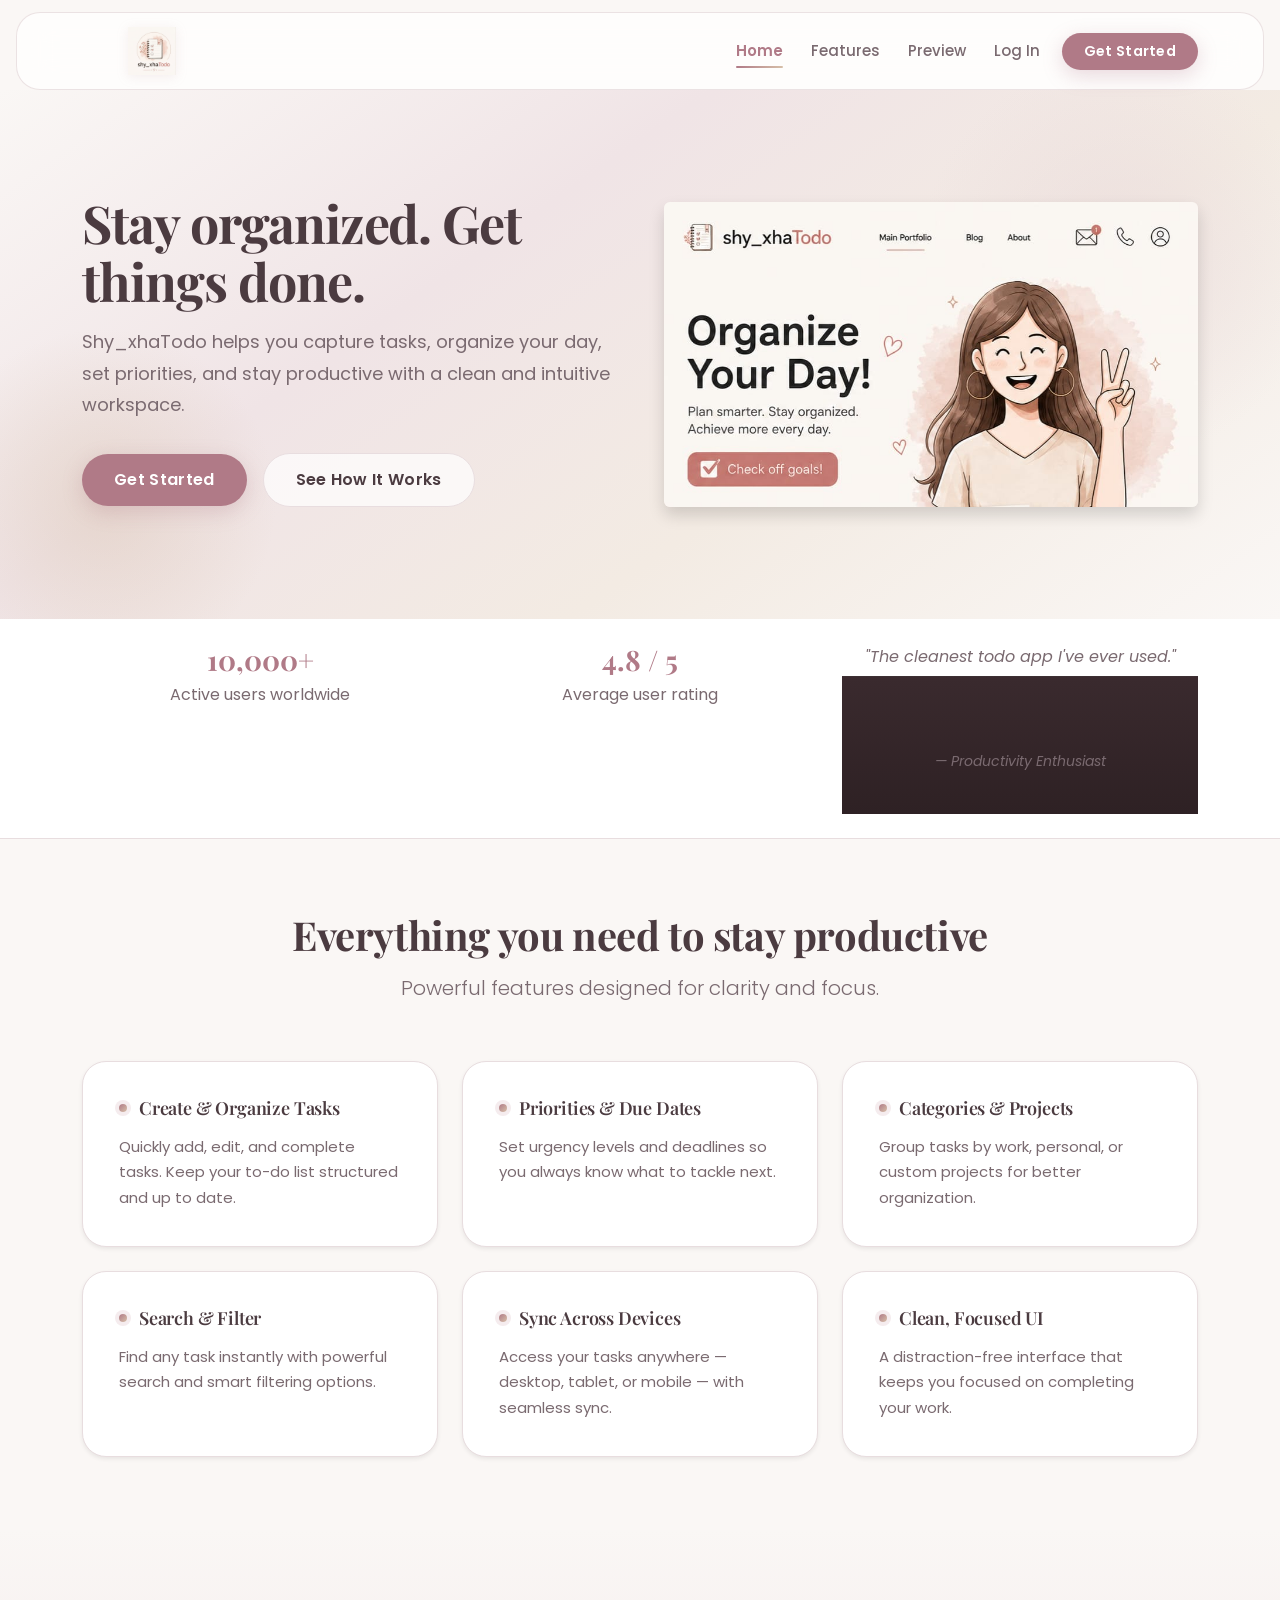
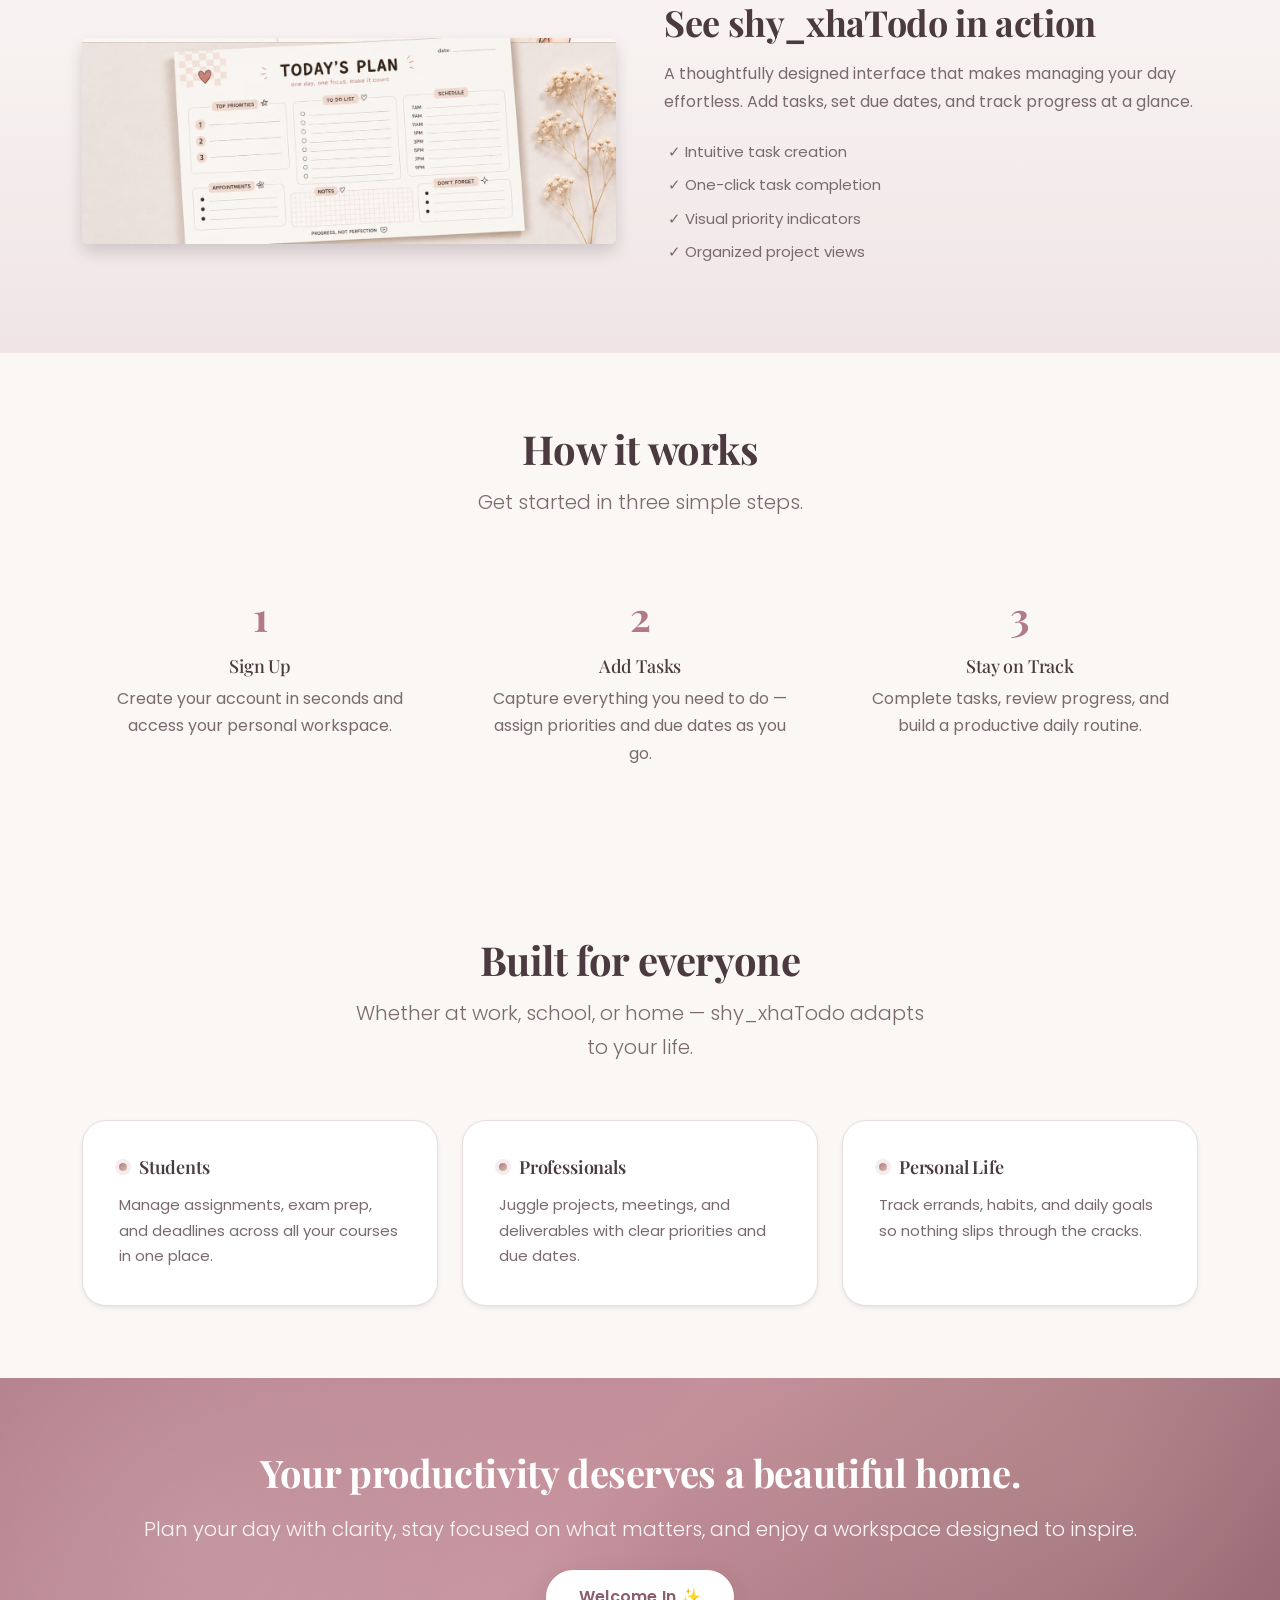
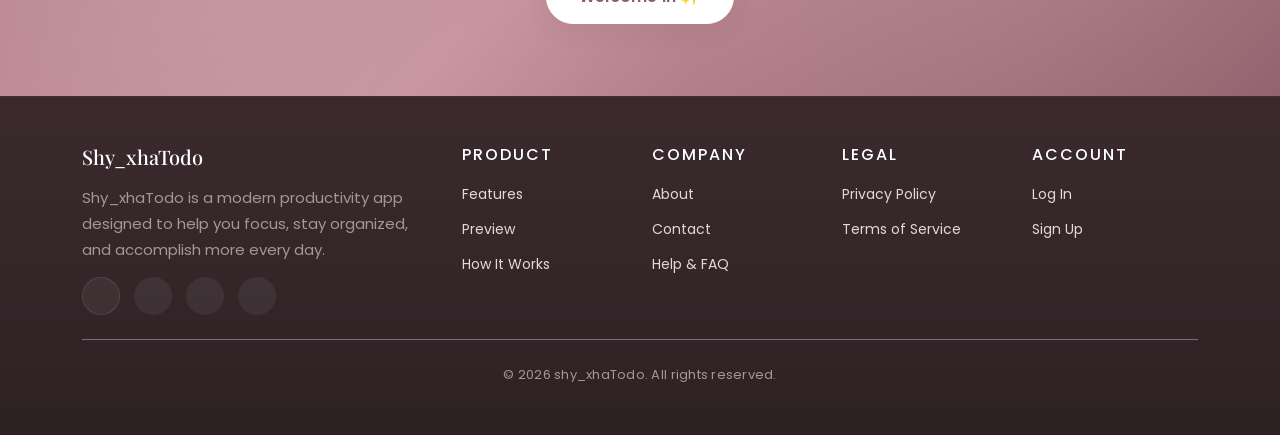
==== frontend/index.html @ 54baa5d2 "complete TODO project" ====
<!DOCTYPE html>
<html lang="en">
<head>
  <meta charset="UTF-8">
  <meta name="viewport" content="width=device-width, initial-scale=1.0">
  <meta name="description" content="Shy_xhaTodo is a modern productivity platform that helps you organize tasks, manage priorities, and stay focused every day.">
  <title>Shy_xhaTodo </title>
  <link rel="icon" type="image/jpeg" href="favicon.jpeg">

  <!-- Bootstrap CSS -->
  <link href="https://cdn.jsdelivr.net/npm/bootstrap@5.3.3/dist/css/bootstrap.min.css" rel="stylesheet">

  <!-- Custom CSS -->
  <link rel="stylesheet" href="style.css">
</head>
<body>


 

  <!-- Header & Navigation Section-->
  <header>
             
    
    <nav class="navbar navbar-expand-lg navbar-light bg-light border-bottom">
      <div class="container">
        <a class="navbar-brand" href="index.html">
          <img src="logo.jpeg" alt="Shy_XhaTodo Logo" width="140">
      </a>
        <button
          class="navbar-toggler"
          type="button"
          data-bs-toggle="collapse"
          data-bs-target="#mainNavbar"
          aria-controls="mainNavbar"
          aria-expanded="false"
          aria-label="Toggle navigation"
        >
          <span class="navbar-toggler-icon"></span>
        </button>
        <div class="collapse navbar-collapse" id="mainNavbar">
          <ul class="navbar-nav ms-auto mb-2 mb-lg-0 align-items-lg-center">
            <li class="nav-item">
              <a class="nav-link active" href="index.html">Home</a>
          </li>
            <li class="nav-item">
              <a class="nav-link" href="#features">Features</a>
            </li>
            <li class="nav-item">
              <a class="nav-link" href="#preview">Preview</a>
            </li>
            
              <li class="nav-item">
            
              <a class="nav-link" href="login.html">Log In</a>
            </li>
            <li class="nav-item ms-lg-2">
            
              <a class="btn btn-primary" href="signup.html">Get Started</a>
            </li>
          </ul>
        </div>
      </div>
    </nav>


    
  </header>

  <main>

    <!-- Hero Section-->

    <section class="py-5 bg-light" id="hero">
      <div class="container py-5">
        <div class="row align-items-center g-5">
          <div class="col-lg-6">
            <h1 class="display-4 fw-bold mb-3">Stay organized. Get things done.</h1>
            <p class="lead text-muted mb-4">
              
              Shy_xhaTodo helps you capture tasks, organize your day, set priorities, and stay productive with a clean and intuitive workspace.
            </p>
            <div class="d-flex flex-wrap align-items-center">
          
              <a class="btn btn-primary btn-lg me-3 mb-2" href="signup.html">Get Started</a>
              <a class="btn btn-outline-secondary btn-lg mb-2" href="#how-it-works">See How It Works</a>
            </div>
          </div>
          <div class="col-lg-6">
            <figure class="mb-0">
              <img
                src="hero-image.jpeg"
                class="img-fluid rounded shadow"
                alt="Preview of the Shy_xhaTodo application interface">
            </figure>
          </div>
        </div>
      </div>
    </section>

    <!-- Social Proof Section-->
    <section class="py-4 border-bottom" id="social-proof">
      <div class="container">
        <div class="row text-center g-4">
          <div class="col-md-4">
            <p class="h3 fw-bold mb-1">10,000+</p>
            <p class="text-muted mb-0">Active users worldwide</p>
          </div>
          <div class="col-md-4">
            <p class="h3 fw-bold mb-1">4.8 / 5</p>
            <p class="text-muted mb-0">Average user rating</p>
          </div>
          <div class="col-md-4">
            <blockquote class="mb-0">
              <p class="fst-italic text-muted mb-1">"The cleanest todo app I've ever used."</p>
              <footer class="text-muted small">— Productivity Enthusiast</footer>
            </blockquote>
          </div>
        </div>
      </div>
    </section>

    <!-- Features Section-->
    <section class="py-5" id="features">
      <div class="container py-4">
        <div class="text-center mb-5">
          <h2 class="fw-bold">Everything you need to stay productive</h2>
          <p class="text-muted lead">Powerful features designed for clarity and focus.</p>
        </div>
        <div class="row g-4">
          <article class="col-md-6 col-lg-4">
            <div class="card h-100 border-0 shadow-sm">
              <div class="card-body p-4">
                <h3 class="h5 card-title">Create &amp; Organize Tasks</h3>
                <p class="card-text text-muted">
                  Quickly add, edit, and complete tasks. Keep your to-do list structured and up to date.
                </p>
              </div>
            </div>
          </article>
          <article class="col-md-6 col-lg-4">
            <div class="card h-100 border-0 shadow-sm">
              <div class="card-body p-4">
                <h3 class="h5 card-title">Priorities &amp; Due Dates</h3>
                <p class="card-text text-muted">
                  Set urgency levels and deadlines so you always know what to tackle next.
                </p>
              </div>
            </div>
          </article>
          <article class="col-md-6 col-lg-4">
            <div class="card h-100 border-0 shadow-sm">
              <div class="card-body p-4">
                <h3 class="h5 card-title">Categories &amp; Projects</h3>
                <p class="card-text text-muted">
                  Group tasks by work, personal, or custom projects for better organization.
                </p>
              </div>
            </div>
          </article>
          <article class="col-md-6 col-lg-4">
            <div class="card h-100 border-0 shadow-sm">
              <div class="card-body p-4">
                <h3 class="h5 card-title">Search &amp; Filter</h3>
                <p class="card-text text-muted">
                  Find any task instantly with powerful search and smart filtering options.
                </p>
              </div>
            </div>
          </article>
          <article class="col-md-6 col-lg-4">
            <div class="card h-100 border-0 shadow-sm">
              <div class="card-body p-4">
                <h3 class="h5 card-title">Sync Across Devices</h3>
                <p class="card-text text-muted">
                  Access your tasks anywhere — desktop, tablet, or mobile — with seamless sync.
                </p>
              </div>
            </div>
          </article>
          <article class="col-md-6 col-lg-4">
            <div class="card h-100 border-0 shadow-sm">
              <div class="card-body p-4">
                <h3 class="h5 card-title">Clean, Focused UI</h3>
                <p class="card-text text-muted">
                  A distraction-free interface that keeps you focused on completing your work.
                </p>
              </div>
            </div>
          </article>
        </div>
      </div>
    </section>

    <!-- Product Preview Section-->
    
    <section class="py-5 bg-light" id="preview">
      <div class="container py-4">
        <div class="row align-items-center g-5">
          <div class="col-lg-6 order-lg-2">
            <h2 class="fw-bold mb-3">See shy_xhaTodo in action</h2>
            <p class="text-muted mb-4">
              A thoughtfully designed interface that makes managing your day effortless. Add tasks, set due dates, and track progress at a glance.
            </p>
            <ul class="list-unstyled">
              <li class="mb-2">✓ Intuitive task creation</li>
              <li class="mb-2">✓ One-click task completion</li>
              <li class="mb-2">✓ Visual priority indicators</li>
              <li class="mb-2">✓ Organized project views</li>
            </ul>
          </div>
          <div class="col-lg-6 order-lg-1">
            <figure class="mb-0">
              <img
              src="preview.jpeg"
                class="img-fluid rounded shadow"
                alt="Detailed screenshot of shy_xhaTodo showing tasks, priorities, and due dates"
              >
            </figure>
          </div>
        </div>
      </div>
    </section>

    <!-- How It Works Section-->
    <section class="py-5" id="how-it-works">
      <div class="container py-4">
        <div class="text-center mb-5">
          <h2 class="fw-bold">How it works</h2>
          <p class="text-muted lead">Get started in three simple steps.</p>
        </div>
        <div class="row g-4 text-center">
          <article class="col-md-4">
            <div class="p-4">
              <p class="display-6 fw-bold text-primary mb-3">1</p>
              <h3 class="h5">Sign Up</h3>
              <p class="text-muted mb-0">
                Create your  account in seconds and access your personal workspace.
              </p>
            </div>
          </article>
          <article class="col-md-4">
            <div class="p-4">
              <p class="display-6 fw-bold text-primary mb-3">2</p>
              <h3 class="h5">Add Tasks</h3>
              <p class="text-muted mb-0">
                Capture everything you need to do — assign priorities and due dates as you go.
              </p>
            </div>
          </article>
          <article class="col-md-4">
            <div class="p-4">
              <p class="display-6 fw-bold text-primary mb-3">3</p>
              <h3 class="h5">Stay on Track</h3>
              <p class="text-muted mb-0">
                Complete tasks, review progress, and build a productive daily routine.
              </p>
            </div>
          </article>
        </div>
      </div>
    </section>

    <!-- Use Cases Section-->
    <section class="py-5 bg-light" id="use-cases">
      <div class="container py-4">
        <div class="text-center mb-5">
          <h2 class="fw-bold">Built for everyone</h2>
          <p class="text-muted lead">Whether at work, school, or home — shy_xhaTodo adapts to your life.</p>
        </div>
        <div class="row g-4">
          <article class="col-md-4">
            <div class="card h-100 border-0 shadow-sm">
              <div class="card-body p-4">
                <h3 class="h5 card-title">Students</h3>
                <p class="card-text text-muted mb-0">
                  Manage assignments, exam prep, and deadlines across all your courses in one place.
                </p>
              </div>
            </div>
          </article>
          <article class="col-md-4">
            <div class="card h-100 border-0 shadow-sm">
              <div class="card-body p-4">
                <h3 class="h5 card-title">Professionals</h3>
                <p class="card-text text-muted mb-0">
                  Juggle projects, meetings, and deliverables with clear priorities and due dates.
                </p>
              </div>
            </div>
          </article>
          <article class="col-md-4">
            <div class="card h-100 border-0 shadow-sm">
              <div class="card-body p-4">
                <h3 class="h5 card-title">Personal Life</h3>
                <p class="card-text text-muted mb-0">
                  Track errands, habits, and daily goals so nothing slips through the cracks.
                </p>
              </div>
            </div>
          </article>
        </div>
      </div>
    </section>

    <!-- Final Call-to-Action Section-->
    <section class="py-5 bg-primary text-white" id="cta">
      <div class="container py-4 text-center">
        <h2 class="fw-bold mb-3">Your productivity deserves a beautiful home.</h2>
        <p class="lead mb-4">
          Plan your day with clarity, stay focused on what matters, and enjoy a workspace designed to inspire.
        </p>
        
        <a class="btn btn-light btn-lg" href="signup.html">Welcome In ✨</a>
      </div>
    </section>

  </main>

  <!-- Footer Section-->
  <footer class="py-5 bg-dark text-white">
    <div class="container">
      <div class="row g-4">
        <div class="col-lg-4">
          <h2 class="h5 mb-3">Shy_xhaTodo</h2>
          <p class="text-white-50 mb-0">
          
            Shy_xhaTodo is a modern productivity app designed to help you focus, stay organized, and accomplish more every day.
          </p>
        </div>
        <div class="col-6 col-lg-2">
          <h3 class="h6 text-uppercase mb-3">Product</h3>
          <ul class="list-unstyled">
            <li class="mb-2"><a class="link-light text-decoration-none" href="#features">Features</a></li>
            <li class="mb-2"><a class="link-light text-decoration-none" href="#preview">Preview</a></li>
            <li class="mb-2"><a class="link-light text-decoration-none" href="#how-it-works">How It Works</a></li>
          </ul>
        </div>
        <div class="col-6 col-lg-2">
          <h3 class="h6 text-uppercase mb-3">Company</h3>
          <ul class="list-unstyled">
            <li class="mb-2"><a class="link-light text-decoration-none" href="#">About</a></li>
            <li class="mb-2"><a class="link-light text-decoration-none" href="#">Contact</a></li>
            <li class="mb-2"><a class="link-light text-decoration-none" href="#">Help &amp; FAQ</a></li>
          </ul>
        </div>
        <div class="col-6 col-lg-2">
          <h3 class="h6 text-uppercase mb-3">Legal</h3>
          <ul class="list-unstyled">
            <li class="mb-2"><a class="link-light text-decoration-none" href="#">Privacy Policy</a></li>
            <li class="mb-2"><a class="link-light text-decoration-none" href="#">Terms of Service</a></li>
          </ul>
        </div>
        <div class="col-6 col-lg-2">
          <h3 class="h6 text-uppercase mb-3">Account</h3>
          <ul class="list-unstyled">
            <li class="mb-2">
            <a class="link-light text-decoration-none" href="login.html">Log In</a></li>
            <li class="mb-2">
              <a class="link-light text-decoration-none" href="signup.html">Sign Up</a></li>
          </ul>
        </div>
      </div>
      <hr class="border-secondary my-4">
      <p class="text-white-50 text-center mb-0 small">
        &copy; 2026 shy_xhaTodo. All rights reserved.
      </p>
    </div>
  </footer>

  <script src="https://cdn.jsdelivr.net/npm/bootstrap@5.3.3/dist/js/bootstrap.bundle.min.js"></script>
  <script src="script.js"></script>

  <button id="backToTop">
    ⬆
    </button>
</body>
</html>
---- frontend/style.css ----
/* ==========================================================================
   Shy_xhaTodo — Premium Pinterest-Inspired Productivity Stylesheet
   Bootstrap 5 compatible · CSS-only redesign · No HTML modifications
   ========================================================================== */


/* --------------------------------------------------------------------------
   Google Font Import
   -------------------------------------------------------------------------- */
@import url("https://fonts.googleapis.com/css2?family=Playfair+Display:ital,wght@0,500;0,600;0,700;1,500&family=Poppins:wght@300;400;500;600;700&display=swap");


/* --------------------------------------------------------------------------
   CSS Variables — Brand Design Tokens
   -------------------------------------------------------------------------- */
:root {
  /* Brand Palette */
  --color-bg: #faf7f5;
  --color-card: #ffffff;
  --color-primary: #b07a87;
  --color-secondary: #e7d6d9;
  --color-accent: #d6bfa8;
  --color-text: #4b3b40;
  --color-text-muted: #7a6a70;
  --color-border: #e8dddf;
  --color-primary-hover: #8c5d6b;
  --color-success: #9bb89c;

  /* Derived Tones */
  --color-primary-light: #c99aa4;
  --color-primary-subtle: #f5ecee;
  --color-accent-subtle: #f3ebe3;
  --color-secondary-soft: #f0e4e6;
  --color-white: #ffffff;

  /* Footer — Warm Dark */
  --color-footer-bg: #3a2a2e;
  --color-footer-deep: #2e2124;
  --color-footer-text: #e7d6d9;
  --color-footer-muted: #a89499;

  /* Shadows — Soft & Warm */
  --shadow-xs: 0 1px 3px rgba(75, 59, 64, 0.04);
  --shadow-sm: 0 4px 12px rgba(75, 59, 64, 0.06);
  --shadow-md: 0 8px 24px rgba(75, 59, 64, 0.08);
  --shadow-lg: 0 16px 40px rgba(75, 59, 64, 0.1);
  --shadow-xl: 0 24px 56px rgba(176, 122, 135, 0.14);
  --shadow-primary: 0 6px 20px rgba(176, 122, 135, 0.28);
  --shadow-glow: 0 0 0 1px rgba(176, 122, 135, 0.12), 0 12px 32px rgba(176, 122, 135, 0.16);

  /* Typography */
  --font-heading: "Playfair Display", Georgia, "Times New Roman", serif;
  --font-body: "Poppins", -apple-system, BlinkMacSystemFont, "Segoe UI", sans-serif;
  --font-size-base: 1rem;
  --line-height-base: 1.7;

  /* Spacing & Shape */
  --section-padding-y: 6rem;
  --radius-sm: 0.75rem;
  --radius-md: 1rem;
  --radius-lg: 1.5rem;
  --radius-xl: 1.75rem;
  --radius-card: 24px;
  --radius-pill: 50rem;

  /* Motion */
  --transition-fast: 0.2s cubic-bezier(0.4, 0, 0.2, 1);
  --transition-base: 0.35s cubic-bezier(0.4, 0, 0.2, 1);
  --transition-slow: 0.5s cubic-bezier(0.4, 0, 0.2, 1);

  /* Bootstrap Overrides */
  --bs-primary: #b07a87;
  --bs-primary-rgb: 176, 122, 135;
  --bs-body-font-family: var(--font-body);
  --bs-body-color: var(--color-text);
  --bs-body-bg: var(--color-bg);
  --bs-border-color: var(--color-border);
  --bs-link-color: var(--color-primary);
  --bs-link-hover-color: var(--color-primary-hover);
}


/* --------------------------------------------------------------------------
   Keyframe Animations
   -------------------------------------------------------------------------- */
@keyframes fadeInUp {
  from {
    opacity: 0;
    transform: translateY(24px);
  }
  to {
    opacity: 1;
    transform: translateY(0);
  }
}

@keyframes fadeIn {
  from { opacity: 0; }
  to { opacity: 1; }
}

@keyframes float {
  0%, 100% { transform: translateY(0); }
  50% { transform: translateY(-10px); }
}

@keyframes gentlePulse {
  0%, 100% { opacity: 0.45; }
  50% { opacity: 0.7; }
}


/* --------------------------------------------------------------------------
   Base & Global Styles
   -------------------------------------------------------------------------- */
html {
  scroll-behavior: smooth;
}

body {
  font-family: var(--font-body);
  font-size: var(--font-size-base);
  font-weight: 400;
  line-height: var(--line-height-base);
  color: var(--color-text);
  background-color: var(--color-bg);
  -webkit-font-smoothing: antialiased;
  -moz-osx-font-smoothing: grayscale;
}

h1, h2, h3, h4, h5, h6,
.display-4,
.display-6 {
  font-family: var(--font-heading);
  font-weight: 600;
  color: var(--color-text);
  letter-spacing: -0.01em;
}

p {
  color: var(--color-text-muted);
}

a {
  transition: color var(--transition-fast), opacity var(--transition-fast);
}

a:focus-visible,
.btn:focus-visible,
.form-control:focus-visible,
.form-check-input:focus-visible,
.navbar-toggler:focus-visible {
  outline: 2px solid var(--color-primary);
  outline-offset: 3px;
}

img {
  max-width: 100%;
  height: auto;
}

::selection {
  background-color: var(--color-secondary);
  color: var(--color-text);
}

main > section {
  padding-top: var(--section-padding-y);
  padding-bottom: var(--section-padding-y);
}

.text-muted {
  color: var(--color-text-muted) !important;
}

.bg-light {
  background-color: var(--color-bg) !important;
}

.bg-primary {
  background-color: var(--color-primary) !important;
}

.bg-dark {
  background-color: var(--color-footer-bg) !important;
}


/* --------------------------------------------------------------------------
   Navbar
   -------------------------------------------------------------------------- */
header {
  position: sticky;
  top: 0;
  z-index: 1030;
  padding: 0.75rem 1rem 0;
}

header .navbar {
  background: rgba(255, 255, 255, 0.72) !important;
  backdrop-filter: blur(18px) saturate(160%);
  -webkit-backdrop-filter: blur(18px) saturate(160%);
  border: 1px solid rgba(232, 221, 223, 0.85) !important;
  border-radius: var(--radius-lg);
  box-shadow: var(--shadow-sm);
  padding: 0.75rem 1.25rem;
  transition:
    box-shadow var(--transition-base),
    background var(--transition-base),
    border-color var(--transition-base);
}

header .navbar-brand {
  padding: 0;
  margin-right: 1rem;
  transition: transform var(--transition-base), opacity var(--transition-base);
}

header .navbar-brand img {
  width: 140px;
  max-height: 48px;
  object-fit: contain;
  filter: drop-shadow(0 2px 6px rgba(176, 122, 135, 0.12));
  transition: transform var(--transition-base), filter var(--transition-base);
}

header .navbar-brand:hover {
  transform: translateY(-1px);
}

header .navbar-brand:hover img {
  transform: scale(1.03);
  filter: drop-shadow(0 4px 12px rgba(176, 122, 135, 0.2));
}

header .nav-link {
  font-family: var(--font-body);
  font-size: 0.9375rem;
  font-weight: 500;
  color: var(--color-text-muted) !important;
  padding: 0.5rem 0.875rem !important;
  border-radius: var(--radius-pill);
  position: relative;
  transition: color var(--transition-fast);
}

header .nav-link::after {
  content: "";
  position: absolute;
  left: 0.875rem;
  right: 0.875rem;
  bottom: 0.25rem;
  height: 2px;
  background: linear-gradient(90deg, var(--color-primary), var(--color-accent));
  border-radius: var(--radius-pill);
  transform: scaleX(0);
  transform-origin: center;
  transition: transform var(--transition-base);
}

header .nav-link:hover {
  color: var(--color-primary) !important;
  background-color: transparent;
}

header .nav-link:hover::after,
header .nav-link.active::after {
  transform: scaleX(1);
}

header .nav-link.active {
  color: var(--color-primary) !important;
  font-weight: 600;
  background-color: transparent;
}

header .navbar-toggler {
  border: 1px solid var(--color-border);
  padding: 0.5rem 0.625rem;
  border-radius: var(--radius-sm);
  transition: border-color var(--transition-fast), box-shadow var(--transition-fast);
}

header .navbar-toggler:focus {
  box-shadow: 0 0 0 4px rgba(176, 122, 135, 0.18);
}

header .navbar-collapse {
  transition: all var(--transition-base);
}


/* --------------------------------------------------------------------------
   Hero Section
   -------------------------------------------------------------------------- */
#hero {
  background: linear-gradient(
    145deg,
    var(--color-bg) 0%,
    var(--color-secondary-soft) 35%,
    var(--color-accent-subtle) 65%,
    var(--color-bg) 100%
  ) !important;
  position: relative;
  overflow: hidden;
  padding-top: calc(var(--section-padding-y) + 1rem);
  padding-bottom: calc(var(--section-padding-y) + 1rem);
}

#hero::before,
#hero::after {
  content: "";
  position: absolute;
  border-radius: 50%;
  pointer-events: none;
  animation: gentlePulse 8s ease-in-out infinite;
}

#hero::before {
  top: -8%;
  right: -4%;
  width: 420px;
  height: 420px;
  background: radial-gradient(circle, rgba(231, 214, 217, 0.55) 0%, transparent 68%);
}

#hero::after {
  bottom: -12%;
  left: -6%;
  width: 360px;
  height: 360px;
  background: radial-gradient(circle, rgba(214, 191, 168, 0.4) 0%, transparent 68%);
  animation-delay: -4s;
}

#hero .container {
  position: relative;
  z-index: 1;
}

#hero .col-lg-6:first-child {
  animation: fadeInUp 0.8s ease both;
}

#hero .col-lg-6:last-child {
  animation: fadeInUp 0.8s ease 0.15s both;
}

#hero .display-4 {
  font-size: clamp(2.125rem, 5vw, 3.25rem);
  font-weight: 700;
  line-height: 1.12;
  letter-spacing: -0.02em;
  color: var(--color-text);
  margin-bottom: 1.25rem;
}

#hero .lead {
  font-family: var(--font-body);
  font-size: clamp(1rem, 2vw, 1.125rem);
  font-weight: 400;
  color: var(--color-text-muted);
  max-width: 34rem;
  line-height: 1.75;
  margin-bottom: 2rem !important;
}

#hero figure {
  position: relative;
}

#hero figure img {
  border-radius: var(--radius-xl);
  box-shadow: var(--shadow-lg);
  animation: float 5s ease-in-out infinite;
  transition:
    transform var(--transition-slow),
    box-shadow var(--transition-slow);
}

#hero figure img:hover {
  animation-play-state: paused;
  transform: translateY(-8px) scale(1.015);
  box-shadow: var(--shadow-xl);
}


/* --------------------------------------------------------------------------
   Buttons
   -------------------------------------------------------------------------- */
.btn {
  font-family: var(--font-body);
  font-weight: 600;
  letter-spacing: 0.02em;
  border-radius: var(--radius-pill);
  padding: 0.625rem 1.5rem;
  transition:
    transform var(--transition-fast),
    box-shadow var(--transition-fast),
    background-color var(--transition-fast),
    border-color var(--transition-fast),
    color var(--transition-fast);
}

.btn-primary {
  background-color: var(--color-primary);
  border-color: var(--color-primary);
  box-shadow: var(--shadow-primary);
}

.btn-primary:hover,
.btn-primary:focus {
  background-color: var(--color-primary-hover) !important;
  border-color: var(--color-primary-hover) !important;
  transform: translateY(-3px) scale(1.02);
  box-shadow: 0 10px 28px rgba(140, 93, 107, 0.32);
}

.btn-primary:active {
  transform: translateY(-1px) scale(1);
}

.btn-outline-secondary {
  color: var(--color-text);
  border: 1.5px solid var(--color-border);
  background-color: rgba(255, 255, 255, 0.7);
}

.btn-outline-secondary:hover,
.btn-outline-secondary:focus {
  color: var(--color-primary-hover) !important;
  border-color: var(--color-primary) !important;
  background-color: var(--color-primary-subtle) !important;
  transform: translateY(-3px) scale(1.02);
  box-shadow: var(--shadow-sm);
}

.btn-light {
  color: var(--color-primary-hover);
  background-color: var(--color-white);
  border-color: var(--color-white);
  box-shadow: var(--shadow-md);
}

.btn-light:hover,
.btn-light:focus {
  color: var(--color-text) !important;
  background-color: var(--color-white) !important;
  border-color: var(--color-white) !important;
  transform: translateY(-3px) scale(1.02);
  box-shadow: var(--shadow-lg);
}

.btn-lg {
  padding: 0.875rem 2rem;
  font-size: 1rem;
}

header .nav-item .btn-primary {
  padding: 0.5rem 1.375rem;
  font-size: 0.875rem;
}

header .nav-item .btn-primary.active {
  background-color: var(--color-primary-hover);
  border-color: var(--color-primary-hover);
}


/* --------------------------------------------------------------------------
   Feature & Use-Case Cards
   -------------------------------------------------------------------------- */
#features,
#use-cases {
  background-color: var(--color-bg);
}

#features .text-center,
#use-cases .text-center {
  margin-bottom: 3.5rem !important;
}

#features .text-center h2,
#use-cases .text-center h2,
#how-it-works .text-center h2 {
  font-size: clamp(1.75rem, 3.5vw, 2.5rem);
  font-weight: 700;
  margin-bottom: 0.75rem;
}

#features .text-center .lead,
#use-cases .text-center .lead,
#how-it-works .text-center .lead {
  font-family: var(--font-body);
  max-width: 36rem;
  margin-left: auto;
  margin-right: auto;
}

#features .card,
#use-cases .card {
  background-color: var(--color-card);
  border: 1px solid var(--color-border) !important;
  border-radius: var(--radius-card) !important;
  box-shadow: var(--shadow-sm);
  transition:
    transform var(--transition-slow),
    box-shadow var(--transition-slow),
    border-color var(--transition-base);
  overflow: hidden;
}

#features .card:hover,
#use-cases .card:hover {
  transform: translateY(-8px);
  box-shadow: var(--shadow-glow);
  border-color: rgba(176, 122, 135, 0.28) !important;
}

#features .card-body,
#use-cases .card-body {
  padding: 2rem !important;
}

#features .card-title,
#use-cases .card-title {
  font-family: var(--font-heading);
  font-size: 1.125rem;
  font-weight: 600;
  color: var(--color-text);
  margin-bottom: 0.875rem;
  padding-left: 1.25rem;
  position: relative;
  transition: color var(--transition-fast);
}

#features .card-title::before,
#use-cases .card-title::before {
  content: "";
  position: absolute;
  left: 0;
  top: 0.35em;
  width: 8px;
  height: 8px;
  border-radius: 50%;
  background: linear-gradient(135deg, var(--color-primary), var(--color-accent));
  box-shadow: 0 0 0 4px var(--color-primary-subtle);
  transition: transform var(--transition-base), box-shadow var(--transition-base);
}

#features .card:hover .card-title,
#use-cases .card:hover .card-title {
  color: var(--color-primary-hover);
}

#features .card:hover .card-title::before,
#use-cases .card:hover .card-title::before {
  transform: scale(1.2);
  box-shadow: 0 0 0 6px rgba(231, 214, 217, 0.6);
}

#features .card-text,
#use-cases .card-text {
  font-size: 0.9375rem;
  line-height: 1.7;
  color: var(--color-text-muted);
}


/* --------------------------------------------------------------------------
   Social Proof Section
   -------------------------------------------------------------------------- */
#social-proof {
  background-color: var(--color-card);
  border-bottom: 1px solid var(--color-border) !important;
  padding-top: 2.5rem;
  padding-bottom: 2.5rem;
}

#social-proof .h3 {
  font-family: var(--font-heading);
  color: var(--color-primary);
  font-weight: 700;
}

#social-proof blockquote p {
  font-style: italic;
  color: var(--color-text-muted);
}


/* --------------------------------------------------------------------------
   Product Preview Section
   -------------------------------------------------------------------------- */
#preview {
  background: linear-gradient(
    180deg,
    var(--color-bg) 0%,
    var(--color-secondary-soft) 100%
  ) !important;
}

#preview h2 {
  font-size: clamp(1.75rem, 3vw, 2.25rem);
}

#preview img {
  border-radius: var(--radius-xl);
  box-shadow: var(--shadow-lg);
  animation: float 6s ease-in-out infinite;
  animation-delay: -2s;
  transition:
    transform var(--transition-slow),
    box-shadow var(--transition-slow);
}

#preview img:hover {
  animation-play-state: paused;
  transform: translateY(-6px) scale(1.01);
  box-shadow: var(--shadow-xl);
}

#preview ul li {
  color: var(--color-text-muted);
  font-size: 0.9375rem;
  padding-left: 0.25rem;
}


/* --------------------------------------------------------------------------
   How It Works Section
   -------------------------------------------------------------------------- */
#how-it-works {
  background-color: var(--color-bg);
}

#how-it-works .display-6 {
  font-family: var(--font-heading);
  color: var(--color-primary) !important;
  font-weight: 700;
  font-size: 2.5rem;
}

#how-it-works article h3 {
  font-family: var(--font-heading);
  font-size: 1.125rem;
}

#how-it-works article .p-4 {
  border-radius: var(--radius-card);
  border: 1px solid transparent;
  transition:
    transform var(--transition-slow),
    background-color var(--transition-base),
    border-color var(--transition-base),
    box-shadow var(--transition-base);
}

#how-it-works article .p-4:hover {
  transform: translateY(-6px);
  background-color: var(--color-card);
  border-color: var(--color-border);
  box-shadow: var(--shadow-md);
}


/* --------------------------------------------------------------------------
   Call-to-Action Section
   -------------------------------------------------------------------------- */
#cta {
  background: linear-gradient(
    135deg,
    var(--color-primary) 0%,
    #c4909a 45%,
    var(--color-primary-hover) 100%
  ) !important;
  position: relative;
  overflow: hidden;
}

#cta::before {
  content: "";
  position: absolute;
  inset: 0;
  background:
    radial-gradient(circle at 15% 50%, rgba(255, 255, 255, 0.14) 0%, transparent 45%),
    radial-gradient(circle at 85% 30%, rgba(214, 191, 168, 0.2) 0%, transparent 40%);
  pointer-events: none;
}

#cta .container {
  position: relative;
  z-index: 1;
}

#cta h2 {
  font-size: clamp(1.75rem, 3.5vw, 2.375rem);
  color: var(--color-white) !important;
}

#cta p,
#cta .lead {
  color: rgba(255, 255, 255, 0.92) !important;
  font-family: var(--font-body);
}


/* --------------------------------------------------------------------------
   Login Form
   -------------------------------------------------------------------------- */
main section:has(#rememberMe) {
  background: linear-gradient(
    160deg,
    var(--color-bg) 0%,
    var(--color-secondary-soft) 50%,
    var(--color-accent-subtle) 100%
  ) !important;
  min-height: calc(100vh - 280px);
  display: flex;
  align-items: center;
  padding-top: 4rem;
  padding-bottom: 4rem;
}

main section:has(#rememberMe) .card {
  background-color: var(--color-card);
  border-radius: var(--radius-card) !important;
  border: 1px solid var(--color-border) !important;
  box-shadow: var(--shadow-lg);
  transition: box-shadow var(--transition-slow), transform var(--transition-slow);
  animation: fadeInUp 0.7s ease both;
}

main section:has(#rememberMe) .card:hover {
  box-shadow: var(--shadow-xl);
}

main section:has(#rememberMe) h1 {
  font-family: var(--font-heading);
  font-size: 1.75rem;
  font-weight: 700;
  color: var(--color-text);
}

main section:has(#rememberMe) .form-label {
  font-size: 0.875rem;
  font-weight: 600;
  color: var(--color-text);
  margin-bottom: 0.5rem;
}

main section:has(#rememberMe) .form-control {
  border: 1.5px solid var(--color-border);
  border-radius: var(--radius-md);
  padding: 0.8125rem 1.125rem;
  font-size: 0.9375rem;
  color: var(--color-text);
  background-color: var(--color-bg);
  transition:
    border-color var(--transition-fast),
    box-shadow var(--transition-fast),
    background-color var(--transition-fast);
}

main section:has(#rememberMe) .form-control::placeholder {
  color: var(--color-text-muted);
  opacity: 0.65;
}

main section:has(#rememberMe) .form-control:hover {
  border-color: var(--color-secondary);
  background-color: var(--color-white);
}

main section:has(#rememberMe) .form-control:focus {
  border-color: var(--color-primary);
  box-shadow: 0 0 0 4px rgba(176, 122, 135, 0.14);
  background-color: var(--color-white);
}

main section:has(#rememberMe) .form-check-input {
  border: 1.5px solid var(--color-border);
  transition: background-color var(--transition-fast), border-color var(--transition-fast);
}

main section:has(#rememberMe) .form-check-input:checked {
  background-color: var(--color-primary);
  border-color: var(--color-primary);
}

main section:has(#rememberMe) .form-check-label {
  font-size: 0.875rem;
  color: var(--color-text-muted);
}

main section:has(#rememberMe) a.small {
  font-size: 0.875rem;
  font-weight: 500;
  color: var(--color-primary);
}

main section:has(#rememberMe) a.small:hover {
  color: var(--color-primary-hover);
}

main section:has(#rememberMe) .text-center a.fw-semibold {
  color: var(--color-primary);
  transition: color var(--transition-fast);
}

main section:has(#rememberMe) .text-center a.fw-semibold:hover {
  color: var(--color-primary-hover);
}


/* --------------------------------------------------------------------------
   Signup Form
   -------------------------------------------------------------------------- */
main section:has(#fullName) {
  background: linear-gradient(
    160deg,
    var(--color-bg) 0%,
    var(--color-secondary-soft) 50%,
    var(--color-accent-subtle) 100%
  ) !important;
  min-height: calc(100vh - 280px);
  display: flex;
  align-items: center;
  padding-top: 4rem;
  padding-bottom: 4rem;
}

main section:has(#fullName) .card {
  background-color: var(--color-card);
  border-radius: var(--radius-card) !important;
  border: 1px solid var(--color-border) !important;
  box-shadow: var(--shadow-lg);
  transition: box-shadow var(--transition-slow), transform var(--transition-slow);
  animation: fadeInUp 0.7s ease both;
}

main section:has(#fullName) .card:hover {
  box-shadow: var(--shadow-xl);
}

main section:has(#fullName) h1 {
  font-family: var(--font-heading);
  font-size: 1.75rem;
  font-weight: 700;
  color: var(--color-text);
}

main section:has(#fullName) .form-label {
  font-size: 0.875rem;
  font-weight: 600;
  color: var(--color-text);
  margin-bottom: 0.5rem;
}

main section:has(#fullName) .form-control {
  border: 1.5px solid var(--color-border);
  border-radius: var(--radius-md);
  padding: 0.8125rem 1.125rem;
  font-size: 0.9375rem;
  color: var(--color-text);
  background-color: var(--color-bg);
  transition:
    border-color var(--transition-fast),
    box-shadow var(--transition-fast),
    background-color var(--transition-fast);
}

main section:has(#fullName) .form-control::placeholder {
  color: var(--color-text-muted);
  opacity: 0.65;
}

main section:has(#fullName) .form-control:hover {
  border-color: var(--color-secondary);
  background-color: var(--color-white);
}

main section:has(#fullName) .form-control:focus {
  border-color: var(--color-primary);
  box-shadow: 0 0 0 4px rgba(176, 122, 135, 0.14);
  background-color: var(--color-white);
}

main section:has(#fullName) .text-center a.fw-semibold {
  color: var(--color-primary);
  transition: color var(--transition-fast);
}

main section:has(#fullName) .text-center a.fw-semibold:hover {
  color: var(--color-primary-hover);
}


/* --------------------------------------------------------------------------
   Footer
   -------------------------------------------------------------------------- */
footer {
  background: linear-gradient(
    180deg,
    var(--color-footer-bg) 0%,
    var(--color-footer-deep) 100%
  ) !important;
  border-top: 1px solid rgba(232, 221, 223, 0.08);
  padding-top: 4.5rem !important;
  padding-bottom: 2.5rem !important;
}

footer h2 {
  font-family: var(--font-heading);
  font-size: 1.375rem;
  font-weight: 600;
  color: var(--color-footer-text);
}

footer h3 {
  font-family: var(--font-body);
  font-size: 0.6875rem;
  font-weight: 600;
  letter-spacing: 0.12em;
  text-transform: uppercase;
  color: var(--color-accent);
}

footer p,
footer .text-white-50 {
  color: var(--color-footer-muted) !important;
  font-size: 0.9375rem;
  line-height: 1.75;
}

/* Social icon placeholders — CSS-only, no HTML changes */
footer .col-lg-4 p {
  position: relative;
  padding-bottom: 3.25rem;
}

footer .col-lg-4 p::after {
  content: "";
  position: absolute;
  left: 0;
  bottom: 0;
  width: 38px;
  height: 38px;
  border-radius: 50%;
  background: rgba(255, 255, 255, 0.06);
  border: 1px solid rgba(231, 214, 217, 0.12);
  box-shadow:
    52px 0 0 0 rgba(255, 255, 255, 0.06),
    104px 0 0 0 rgba(255, 255, 255, 0.06),
    156px 0 0 0 rgba(255, 255, 255, 0.06);
  transition: background var(--transition-base), border-color var(--transition-base);
}

footer .col-lg-4:hover p::after {
  background: rgba(176, 122, 135, 0.15);
  border-color: rgba(176, 122, 135, 0.25);
  box-shadow:
    52px 0 0 0 rgba(176, 122, 135, 0.15),
    104px 0 0 0 rgba(176, 122, 135, 0.15),
    156px 0 0 0 rgba(176, 122, 135, 0.15);
}

footer .link-light {
  color: var(--color-footer-text) !important;
  font-size: 0.875rem;
  font-weight: 400;
  transition: color var(--transition-fast), transform var(--transition-fast);
  display: inline-block;
}

footer .link-light:hover {
  color: var(--color-white) !important;
  transform: translateX(4px);
}

footer hr {
  border-color: rgba(231, 214, 217, 0.12) !important;
  opacity: 1;
  margin-top: 3rem !important;
}

footer .small {
  font-size: 0.8125rem !important;
  letter-spacing: 0.02em;
  color: var(--color-footer-muted) !important;
}


/* --------------------------------------------------------------------------
   Reduced Motion — Accessibility
   -------------------------------------------------------------------------- */
@media (prefers-reduced-motion: reduce) {
  html {
    scroll-behavior: auto;
  }

  *,
  *::before,
  *::after {
    animation-duration: 0.01ms !important;
    animation-iteration-count: 1 !important;
    transition-duration: 0.01ms !important;
  }
}


/* --------------------------------------------------------------------------
   Responsive — Tablet (max 991px)
   -------------------------------------------------------------------------- */
@media (max-width: 991.98px) {
  :root {
    --section-padding-y: 4rem;
  }

  header {
    padding: 0.5rem 0.75rem 0;
  }

  header .navbar-collapse {
    background: rgba(255, 255, 255, 0.95);
    border-radius: var(--radius-md);
    padding: 1rem;
    margin-top: 0.75rem;
    box-shadow: var(--shadow-md);
    border: 1px solid var(--color-border);
  }

  header .nav-link::after {
    display: none;
  }

  header .nav-link:hover,
  header .nav-link.active {
    background-color: var(--color-primary-subtle);
    border-radius: var(--radius-sm);
  }

  header .nav-item .btn-primary {
    width: 100%;
    text-align: center;
    margin-top: 0.5rem;
  }

  #hero .container {
    padding-top: 2rem !important;
    padding-bottom: 2rem !important;
  }

  #hero figure {
    margin-top: 1.5rem;
  }

  main section:has(#rememberMe),
  main section:has(#fullName) {
    min-height: auto;
    padding-top: 2.5rem !important;
    padding-bottom: 2.5rem !important;
  }

  main section:has(#rememberMe) .card-body,
  main section:has(#fullName) .card-body {
    padding: 1.75rem !important;
  }

  footer .col-lg-4 p::after {
    left: 50%;
    transform: translateX(-50%);
    box-shadow:
      -78px 0 0 0 rgba(255, 255, 255, 0.06),
      -26px 0 0 0 rgba(255, 255, 255, 0.06),
      26px 0 0 0 rgba(255, 255, 255, 0.06),
      78px 0 0 0 rgba(255, 255, 255, 0.06);
  }
}


/* --------------------------------------------------------------------------
   Responsive — Mobile (max 575px)
   -------------------------------------------------------------------------- */
@media (max-width: 575.98px) {
  :root {
    --section-padding-y: 3rem;
  }

  header .navbar-brand img {
    width: 120px;
  }

  #hero .display-4 {
    font-size: 1.875rem;
  }

  #hero .d-flex .btn {
    width: 100%;
    margin-right: 0 !important;
  }

  #features .card-body,
  #use-cases .card-body {
    padding: 1.5rem !important;
  }

  footer {
    text-align: center;
  }

  footer .link-light:hover {
    transform: none;
  }

  footer .col-lg-4 p {
    padding-bottom: 0;
  }

  footer .col-lg-4 p::after {
    display: none;
  }

  main section:has(#rememberMe) h1,
  main section:has(#fullName) h1 {
    font-size: 1.5rem;
  }

  main section:has(#rememberMe) .form-control-lg,
  main section:has(#fullName) .form-control-lg {
    font-size: 1rem;
    padding: 0.75rem 1rem;
  }
}


/* --------------------------------------------------------------------------
   Responsive — Desktop (min 992px)
   -------------------------------------------------------------------------- */
@media (min-width: 992px) {
  header .navbar {
    padding: 0.875rem 1.5rem;
  }

  #hero .container {
    padding-top: 3.5rem !important;
    padding-bottom: 3.5rem !important;
  }

  #features .card-body,
  #use-cases .card-body {
    padding: 2.25rem !important;
  }
}
/* ==========================================================
   Global Bootstrap Theme Overrides
   ========================================================== */

/* Buttons */
.btn-primary{
  background-color: var(--color-primary) !important;
  border-color: var(--color-primary) !important;
  color: #fff !important;
}

.btn-primary:hover,
.btn-primary:focus{
  background-color: var(--color-primary-hover) !important;
  border-color: var(--color-primary-hover) !important;
  box-shadow: var(--shadow-primary);
}

.btn-outline-primary{
  color: var(--color-primary) !important;
  border-color: var(--color-primary) !important;
}

.btn-outline-primary:hover{
  background: var(--color-primary) !important;
  color:#fff !important;
}

/* Progress Bar */
.progress{
  background: var(--color-secondary-soft);
  border-radius:50px;
}

.progress-bar{
  background: var(--color-primary) !important;
}

/* Navbar Active Link */
.nav-link.active{
  color: var(--color-primary) !important;
  font-weight:600;
}

/* Bootstrap Icons / FontAwesome Icons */
.fa-solid,
.fa-regular,
.fa-brands{
  color: var(--color-primary);
}

/* Dashboard Cards */
.card{
  border-radius:24px;
  border:1px solid var(--color-border);
  box-shadow:var(--shadow-sm);
  transition:.3s ease;
}

.card:hover{
  transform:translateY(-6px);
  box-shadow:var(--shadow-lg);
}

/* Dashboard Background */
body{
  background:var(--color-bg);
}

/* Dashboard Section */
.dashboard-section{
  background:var(--color-bg);
}
/* ==========================================================
                    DASHBOARD STYLES
========================================================== */

#dashboard-hero{
  padding:70px 0;
}

.hero-box{

  background:linear-gradient(135deg,#F8F0F2,#FFFFFF);

  border-radius:32px;

  padding:60px;

  box-shadow:0 20px 60px rgba(176,122,135,.12);

  overflow:hidden;

  position:relative;

}

.hero-box::before{

  content:"";

  width:280px;

  height:280px;

  background:#E7D6D9;

  opacity:.4;

  border-radius:50%;

  position:absolute;

  top:-80px;

  right:-60px;

  filter:blur(40px);

}

.hero-badge{

  display:inline-block;

  background:#E7D6D9;

  color:#8C5D6B;

  padding:8px 18px;

  border-radius:50px;

  font-weight:600;

  margin-bottom:20px;

}

.hero-title{

  font-family:var(--font-heading);

  font-size:3rem;

  color:var(--color-text);

  margin-bottom:18px;

}

.hero-name{

  color:var(--color-primary);

}

.hero-text{

  color:var(--color-text-muted);

  font-size:1.1rem;

  line-height:1.8;

  margin-bottom:35px;

}

.hero-buttons{

  display:flex;

  gap:15px;

  flex-wrap:wrap;

}

.hero-image{

  max-width:430px;

  animation:float 5s ease-in-out infinite;

}
/* =====================================
        Statistics
===================================== */

.dashboard-card{

  background:#fff;

  border-radius:24px;

  padding:35px;

  text-align:center;

  box-shadow:0 15px 35px rgba(0,0,0,.06);

  transition:.35s;

  height:100%;

}

.dashboard-card:hover{

  transform:translateY(-10px);

  box-shadow:0 25px 50px rgba(176,122,135,.18);

}

.dashboard-icon{

  width:70px;

  height:70px;

  margin:auto;

  margin-bottom:20px;

  border-radius:50%;

  display:flex;

  justify-content:center;

  align-items:center;

  background:#F5ECEE;

  color:#B07A87;

  font-size:30px;

}

.dashboard-card h2{

  font-size:2.4rem;

  font-weight:700;

  color:#4B3B40;

}

.dashboard-card p{

  color:#7A6A70;

  margin:0;

}
.planner-card{

  background:#fff;

  border-radius:28px;

  padding:35px;

  margin-bottom:25px;

  box-shadow:0 15px 35px rgba(0,0,0,.05);

}

.card-header-custom{

  margin-bottom:25px;

}

.card-header-custom h3{

  font-family:var(--font-heading);

  color:#4B3B40;

  font-size:1.6rem;

}
.form-control,
.form-select{

    border-radius:16px;

    padding:15px;

    border:1px solid #E8DDDF;

}

.form-control:focus,
.form-select:focus{

    border-color:#B07A87;

    box-shadow:0 0 0 .2rem rgba(176,122,135,.18);

}

.form-label{

    font-weight:600;

    color:#4B3B40;

}
.input-group-text{

  border-radius:16px 0 0 16px;

  background:#F5ECEE;

  border:none;

}
.filter-buttons{

  display:flex;

  gap:12px;

  flex-wrap:wrap;

}

.filter-btn{

  border-radius:30px;

  padding:10px 24px;

}
#taskContainer{

  min-height:300px;

}
.widget-title{

  font-family:var(--font-heading);

  margin-bottom:20px;

  color:#4B3B40;

}

blockquote{

  font-size:1rem;

  line-height:1.8;

  color:#7A6A70;

  font-style:italic;

}

.progress{

  height:10px;

  border-radius:30px;

  background:#E7D6D9;

}

.progress-bar{

  background:#B07A87;

}
#emptyState img{

  width:180px;

}

#emptyState h4{

  font-family:var(--font-heading);

  color:#4B3B40;

}
@media(max-width:992px){

  .hero-box{
  
  padding:35px;
  
  }
  
  .hero-title{
  
  font-size:2.3rem;
  
  }
  
  .hero-image{
  
  margin-top:40px;
  
  }
  
  }
  .priority-badge{

    border-radius:20px;

    padding:6px 14px;

    font-weight:600;

}

.priority-badge.high{

    background:#F8D7DA;

    color:#B22222;

}

.priority-badge.medium{

    background:#FFF4CC;

    color:#A67C00;

}

.priority-badge.low{

    background:#D9F5E3;

    color:#2E8B57;

}
.completed-task{

  opacity:.7;

  border-left:6px solid #9BB89C;

}

.completed-task h4{

  text-decoration:line-through;

}
/* =====================================
   TASK CARDS
===================================== */

.task-card{

  background:#fff;

  border-radius:24px;

  padding:25px;

  margin-bottom:20px;

  border:1px solid #E8DDDF;

  box-shadow:0 10px 25px rgba(0,0,0,.05);

  transition:.35s;

}

.task-card:hover{

  transform:translateY(-6px);

  box-shadow:0 18px 40px rgba(176,122,135,.18);

}

.task-top{

  display:flex;

  justify-content:space-between;

  align-items:center;

  margin-bottom:12px;

}

.task-title{

  font-size:1.3rem;

  font-weight:600;

  color:#4B3B40;

}

.task-description{

  color:#7A6A70;

  margin:15px 0;

  line-height:1.7;

}

.task-bottom{

  display:flex;

  justify-content:space-between;

  align-items:center;

  flex-wrap:wrap;

  gap:15px;

}

.task-date{

  background:#F5ECEE;

  color:#8C5D6B;

  padding:8px 16px;

  border-radius:30px;

  font-size:.9rem;

}

.task-actions{

  display:flex;

  gap:10px;

}

.task-actions button{

  border:none;

  border-radius:14px;

  padding:10px 16px;

  transition:.3s;

}

.edit-btn{

  background:#E7D6D9;

}

.delete-btn{

  background:#F8D7DA;

}

.complete-btn{

  background:#D9F5E3;

}

.task-actions button:hover{

  transform:scale(1.08);

}
/* =====================================
BUTTONS
===================================== */

.btn-primary{

  background:#B07A87;

  border:none;

}

.btn-primary:hover{

  background:#8C5D6B;

}

.btn-outline-primary{

  color:#B07A87;

  border-color:#B07A87;

}

.btn-outline-primary:hover{

  background:#B07A87;

  color:white;

}
/* =====================================
Responsive
===================================== */

@media(max-width:768px){

  .hero-buttons{
  
  flex-direction:column;
  
  }
  
  .task-bottom{
  
  flex-direction:column;
  
  align-items:flex-start;
  
  }
  
  .dashboard-card{
  
  padding:25px;
  
  }
  
  .planner-card{
  
  padding:25px;
  
  }
  
  .hero-title{
  
  font-size:2rem;
  
  }
  
  }
  .task-card{

    animation:fadeInUp .5s ease;

}
/* ==========================================
   PASSWORD VAULT
========================================== */

.password-card{

  background:#fff;

  border-radius:24px;

  padding:25px;

  margin-bottom:20px;

  box-shadow:0 10px 30px rgba(0,0,0,.06);

  transition:.3s;

}

.password-card:hover{

  transform:translateY(-6px);

  box-shadow:0 20px 40px rgba(176,122,135,.15);

}

.password-top{

  display:flex;

  justify-content:space-between;

  align-items:center;

  margin-bottom:15px;

}

.password-top h4{

  font-family:var(--font-heading);

  color:var(--color-text);

  margin:0;

}

.password-email{

  color:var(--color-text-muted);

  margin-bottom:15px;

}

.password-hidden{

  background:#F5ECEE;

  border-radius:12px;

  padding:10px 15px;

  font-family:monospace;

  letter-spacing:2px;

}

.password-actions{

  display:flex;

  gap:10px;

  margin-top:20px;

  flex-wrap:wrap;

}

.password-actions button{

  border:none;

  border-radius:12px;

  padding:8px 18px;

  transition:.3s;

}

.showBtn{

  background:#E7D6D9;

}

.copyBtn{

  background:#D6BFA8;

}

.editPassword{

  background:#FFF3CD;

}

.deletePassword{

  background:#F8D7DA;

}

.password-actions button:hover{

  transform:translateY(-3px);

}

#passwordContainer{

  min-height:250px;

}

.empty-password{

  text-align:center;

  color:#7A6A70;

  padding:60px 0;

}

.empty-password img{

  width:180px;

  margin-bottom:20px;

}
/* ===================================================
                  PROFILE PAGE
=================================================== */

#profileHero{

  padding:70px 0;

}

.profile-image{

  width:220px;

  height:220px;

  border-radius:50%;

  object-fit:cover;

  border:8px solid var(--color-secondary);

  box-shadow:var(--shadow-xl);

  transition:var(--transition-base);

}

.profile-image:hover{

  transform:scale(1.05);

}

.achievement-card{

  background:var(--color-primary-subtle);

  border-radius:20px;

  padding:25px;

  text-align:center;

  transition:.35s;

  height:100%;

}

.achievement-card:hover{

  transform:translateY(-8px);

  box-shadow:var(--shadow-md);

}

.achievement-card h5{

  margin-top:15px;

  color:var(--color-text);

  font-family:var(--font-heading);

}

.activity-list{

  list-style:none;

  padding:0;

  margin:0;

}

.activity-list li{

  padding:15px;

  border-bottom:1px solid var(--color-border);

  transition:.3s;

}

.activity-list li:hover{

  background:var(--color-primary-subtle);

  border-radius:12px;

}

.footer{

  background:var(--color-footer-bg);

  color:var(--color-footer-text);

  padding:60px 0;

  margin-top:80px;

}

.footer a{

  color:var(--color-footer-text);

  text-decoration:none;

}

.footer a:hover{

  color:white;

}

.footer-logo{

  font-family:var(--font-heading);

  color:white;

}

@media(max-width:768px){

.profile-image{

width:160px;

height:160px;

margin-bottom:25px;

}

}
/* ==========================================
            ANALYTICS PAGE
========================================== */

.analytics-card{
  background:#fff;
  border-radius:28px;
  padding:35px;
  box-shadow:0 15px 35px rgba(0,0,0,.06);
  transition:.35s;
  height:100%;
}

.analytics-card:hover{
  transform:translateY(-8px);
  box-shadow:0 20px 45px rgba(176,122,135,.15);
}

.analytics-chart{
  background:#fff;
  padding:35px;
  border-radius:28px;
  box-shadow:0 15px 35px rgba(0,0,0,.05);
  margin-bottom:30px;
}

.analytics-chart canvas{
  max-height:350px;
}

.analytics-progress{

  margin-top:25px;

}

.analytics-progress .progress{

  height:12px;

  border-radius:50px;

  background:#E7D6D9;

}

.analytics-progress .progress-bar{

  background:#B07A87;

}

.analytics-title{

  font-family:var(--font-heading);

  color:var(--color-text);

  margin-bottom:25px;

}
/*=================================
CALENDAR
=================================*/

.calendar-grid{

  display:grid;
  
  grid-template-columns:repeat(7,1fr);
  
  gap:15px;
  
  margin-top:30px;
  
  }
  
  .calendar-day{
  
  background:#fff;
  
  border-radius:18px;
  
  padding:20px;
  
  text-align:center;
  
  min-height:90px;
  
  box-shadow:0 8px 20px rgba(0,0,0,.05);
  
  transition:.3s;
  
  cursor:pointer;
  
  }
  
  .calendar-day:hover{
  
  transform:translateY(-5px);
  
  box-shadow:0 15px 30px rgba(176,122,135,.15);
  
  }
  
  .today{
  
  background:#B07A87;
  
  color:#fff;
  
  }
  
  .task-day{
  
  border:2px solid #B07A87;
  
  }
  
  .calendar-header{
  
  font-weight:600;
  
  text-align:center;
  
  margin-bottom:15px;
  
  }
  
  @media(max-width:768px){
  
  .calendar-grid{
  
  grid-template-columns:repeat(2,1fr);
  
  }
  
  }
  /*==================================
NOTES
==================================*/

.note-card{

  background:#fff;
  
  border-radius:24px;
  
  padding:25px;
  
  margin-bottom:20px;
  
  box-shadow:0 10px 25px rgba(0,0,0,.06);
  
  transition:.3s;
  
  }
  
  .note-card:hover{
  
  transform:translateY(-8px);
  
  box-shadow:0 20px 40px rgba(176,122,135,.15);
  
  }
  
  .note-card h4{
  
  font-family:var(--font-heading);
  
  margin-bottom:15px;
  
  }
  
  .note-actions{
  
  display:flex;
  
  gap:10px;
  
  margin-top:20px;
  
  }
  
  .note-actions button{
  
  border:none;
  
  padding:8px 16px;
  
  border-radius:12px;
  
  }
  
  .editNote{
  
  background:#FFF3CD;
  
  }
  
  .deleteNote{
  
  background:#F8D7DA;
  
  }
  /*=================================
POMODORO TIMER
=================================*/

#timerDisplay{

  font-size:6rem;
  
  font-family:var(--font-heading);
  
  color:var(--color-primary);
  
  font-weight:700;
  
  text-align:center;
  
  margin:40px 0;
  
  }
  
  .timer-running{
  
  animation:pulse 1s infinite;
  
  }
  
  @keyframes pulse{
  
  0%{
  
  transform:scale(1);
  
  }
  
  50%{
  
  transform:scale(1.05);
  
  }
  
  100%{
  
  transform:scale(1);
  
  }
  
  }
  /*=================================
HABIT TRACKER
=================================*/

.habit-card{

  display:flex;
  
  justify-content:space-between;
  
  align-items:center;
  
  background:#fff;
  
  padding:18px 25px;
  
  border-radius:20px;
  
  margin-bottom:15px;
  
  box-shadow:0 8px 20px rgba(0,0,0,.05);
  
  transition:.3s;
  
  }
  
  .habit-card:hover{
  
  transform:translateY(-5px);
  
  box-shadow:0 15px 30px rgba(176,122,135,.15);
  
  }
  
  .habit-name{
  
  font-size:1.1rem;
  
  font-weight:600;
  
  color:var(--color-text);
  
  }
  
  .habit-check{
  
  width:24px;
  
  height:24px;
  
  cursor:pointer;
  
  }
  /*=================================
SETTINGS
=================================*/

.setting-item{

  display:flex;
  
  justify-content:space-between;
  
  align-items:center;
  
  padding:20px;
  
  border-bottom:1px solid var(--color-border);
  
  }
  
  .setting-item:last-child{
  
  border:none;
  
  }
  
  .form-switch .form-check-input{
  
  width:50px;
  
  height:25px;
  
  cursor:pointer;
  
  }
  
  .form-switch .form-check-input:checked{
  
  background-color:var(--color-primary);
  
  border-color:var(--color-primary);
  
  }
  /*==========================
COMMON NAVBAR
==========================*/

.custom-navbar{

  background:#ffffff;
  
  padding:14px 0;
  
  box-shadow:0 5px 20px rgba(0,0,0,.05);
  
  position:sticky;
  
  top:0;
  
  z-index:1000;
  
  }
  
  .custom-navbar .navbar-brand{
  
  display:flex;
  
  align-items:center;
  
  gap:10px;
  
  font-family:var(--font-heading);
  
  font-size:1.5rem;
  
  color:var(--color-primary);
  
  text-decoration:none;
  
  }
  
  .custom-navbar img{
  
  border-radius:50%;
  
  }
  
  .custom-navbar .nav-link{
  
  font-weight:500;
  
  color:var(--color-text);
  
  margin-left:12px;
  
  transition:.3s;
  
  }
  
  .custom-navbar .nav-link:hover{
  
  color:var(--color-primary);
  
  }
  .footer{

    background:#3A2A2E;
    
    color:white;
    
    padding:45px 0;
    
    margin-top:70px;
    
    }
    
    .footer h3{
    
    font-family:var(--font-heading);
    
    color:#fff;
    
    }
    
    .footer p{
    
    color:#E7D6D9;
    
    }
    .custom-toast{

      position:fixed;
      
      top:25px;
      
      right:25px;
      
      background:#B07A87;
      
      color:#fff;
      
      padding:15px 25px;
      
      border-radius:15px;
      
      opacity:0;
      
      transition:.4s;
      
      z-index:99999;
      
      }
      
      .custom-toast.show{
      
      opacity:1;
      
      }

      /* ================================
   RESPONSIVE FIXES
================================ */

@media (max-width: 992px){

  .hero-box{
      padding:30px;
      text-align:center;
  }
  
  .hero-title{
      font-size:2.3rem;
  }
  
  .hero-buttons{
      justify-content:center;
  }
  
  .hero-image{
      margin-top:30px;
      max-width:300px;
  }
  
  .dashboard-card,
  .planner-card{
      padding:25px;
  }
  
  #timerDisplay{
      font-size:4rem;
  }
  
  }
  
  @media (max-width:768px){
  
  .hero-title{
      font-size:2rem;
  }
  
  .dashboard-card{
      margin-bottom:20px;
  }
  
  .filter-buttons{
      flex-direction:column;
  }
  
  .filter-btn{
      width:100%;
  }
  
  .hero-buttons .btn{
      width:100%;
  }
  
  }
  
  @media (max-width:576px){
  
  .hero-box{
      padding:20px;
  }
  
  .hero-title{
      font-size:1.8rem;
  }
  
  .hero-text{
      font-size:.95rem;
  }
  
  .planner-card{
      padding:18px;
  }
  
  .dashboard-card{
      padding:18px;
  }
  
  #timerDisplay{
      font-size:3rem;
  }
  
  }
  .active-page{

    color:#B07A87 !important;
    
    font-weight:700;
    
    position:relative;
    
    }
    
    .active-page::after{
    
    content:"";
    
    position:absolute;
    
    left:0;
    
    bottom:-6px;
    
    width:100%;
    
    height:3px;
    
    background:#B07A87;
    
    border-radius:10px;
    
    }

    /*=========================
LOADER
=========================*/

#loader{

  position:fixed;
  
  top:0;
  
  left:0;
  
  width:100%;
  
  height:100vh;
  
  background:#FAF7F5;
  
  display:flex;
  
  justify-content:center;
  
  align-items:center;
  
  z-index:999999;
  
  }
  
  .loader-circle{
  
  width:70px;
  
  height:70px;
  
  border:6px solid #E7D6D9;
  
  border-top-color:#B07A87;
  
  border-radius:50%;
  
  animation:spin 1s linear infinite;
  
  }
  
  @keyframes spin{
  
  100%{
  
  transform:rotate(360deg);
  
  }
  }
  /*====================================
SCROLL ANIMATION
====================================*/

.reveal{

  opacity:0;
  
  transform:translateY(50px);
  
  transition:all .8s ease;
  
  }
  
  .reveal.active{
  
  opacity:1;
  
  transform:translateY(0);
  
  }
  /*====================================
BUTTON EFFECT
====================================*/

.btn{

  transition:.35s;
  
  }
  
  .btn:hover{
  
  transform:translateY(-4px);
  
  box-shadow:0 15px 30px rgba(176,122,135,.25);
  
  }


  /*====================================
BACK TO TOP
====================================*/

#backToTop{

  position:fixed;
  
  bottom:30px;
  
  right:30px;
  
  width:55px;
  
  height:55px;
  
  border:none;
  
  border-radius:50%;
  
  background:#B07A87;
  
  color:white;
  
  font-size:22px;
  
  cursor:pointer;
  
  display:none;
  
  box-shadow:0 10px 25px rgba(176,122,135,.3);
  
  transition:.3s;
  
  }
  
  #backToTop:hover{
  
  transform:translateY(-6px);
  
  background:#8C5D6B;
  
  }

  /*====================================
CARD EFFECT
====================================*/

.planner-card,
.dashboard-card{

transition:.35s;

}

.planner-card:hover,
.dashboard-card:hover{

transform:translateY(-8px);

box-shadow:0 25px 45px rgba(176,122,135,.18);

}
/*====================================
FORM EFFECTS
====================================*/

input,
textarea,
select{

transition:.3s;

}

input:focus,
textarea:focus,
select:focus{

transform:scale(1.01);

}
.section-title{

  font-family:var(--font-heading);
  
  font-size:2rem;
  
  color:#4B3B40;
  
  margin-bottom:25px;
  
  }
  /* Dashboard Footer */

.footer{

  background:#2f2528;
  
  color:white;
  
  }
  
  .footer p{
  
  color:#ddd;
  
  }
  
  .footer h3,
  .footer h4,
  .footer h5{
  
  color:white;
  
  }
  
  /* Back To Top */
  
  #backToTop{
  
  position:fixed;
  
  right:25px;
  
  bottom:25px;
  
  width:55px;
  
  height:55px;
  
  display:none;
  
  justify-content:center;
  
  align-items:center;
  
  border:none;
  
  border-radius:50%;
  
  background:#B07A87;
  
  color:white;
  
  font-size:24px;
  
  cursor:pointer;
  
  box-shadow:0 15px 35px rgba(0,0,0,.2);
  
  transition:.3s;
  
  z-index:999;
  
  }
  
  #backToTop:hover{
  
  transform:translateY(-5px);
  
  background:#8C5D6B;
  
  }
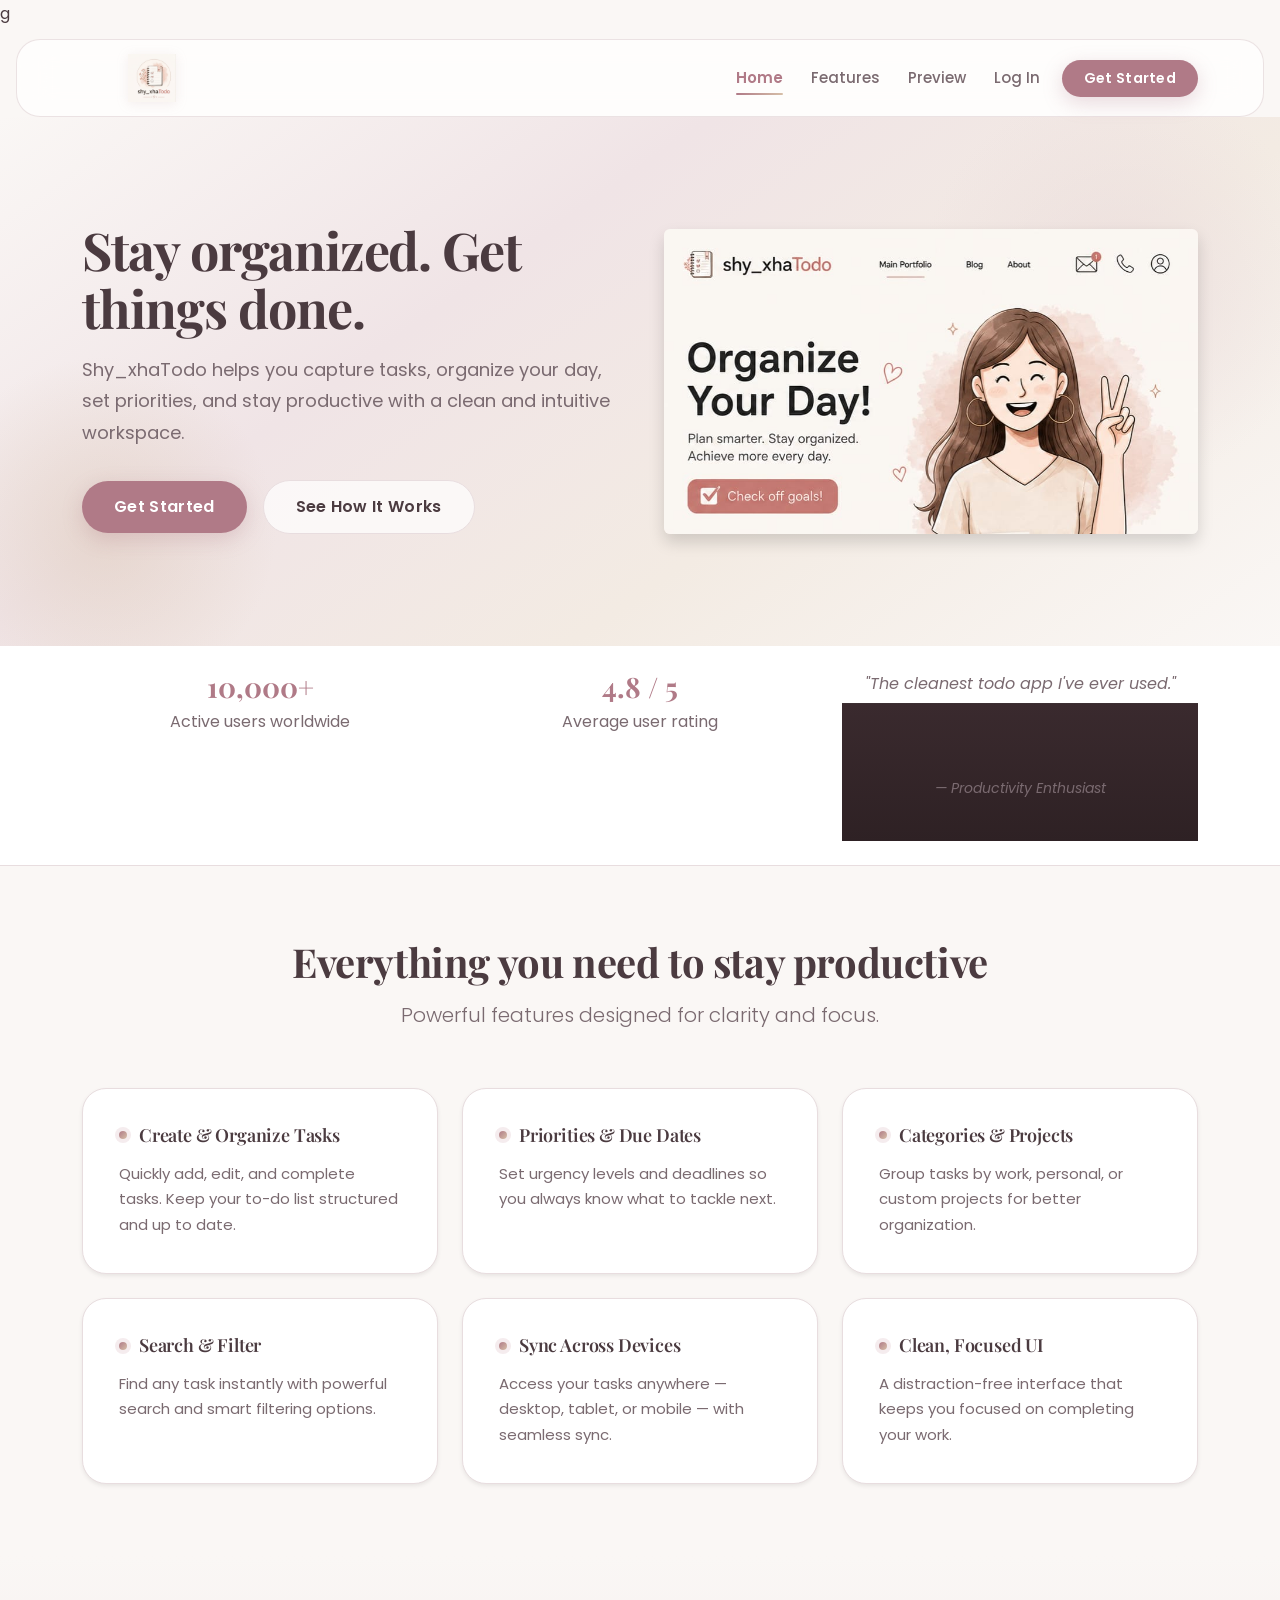
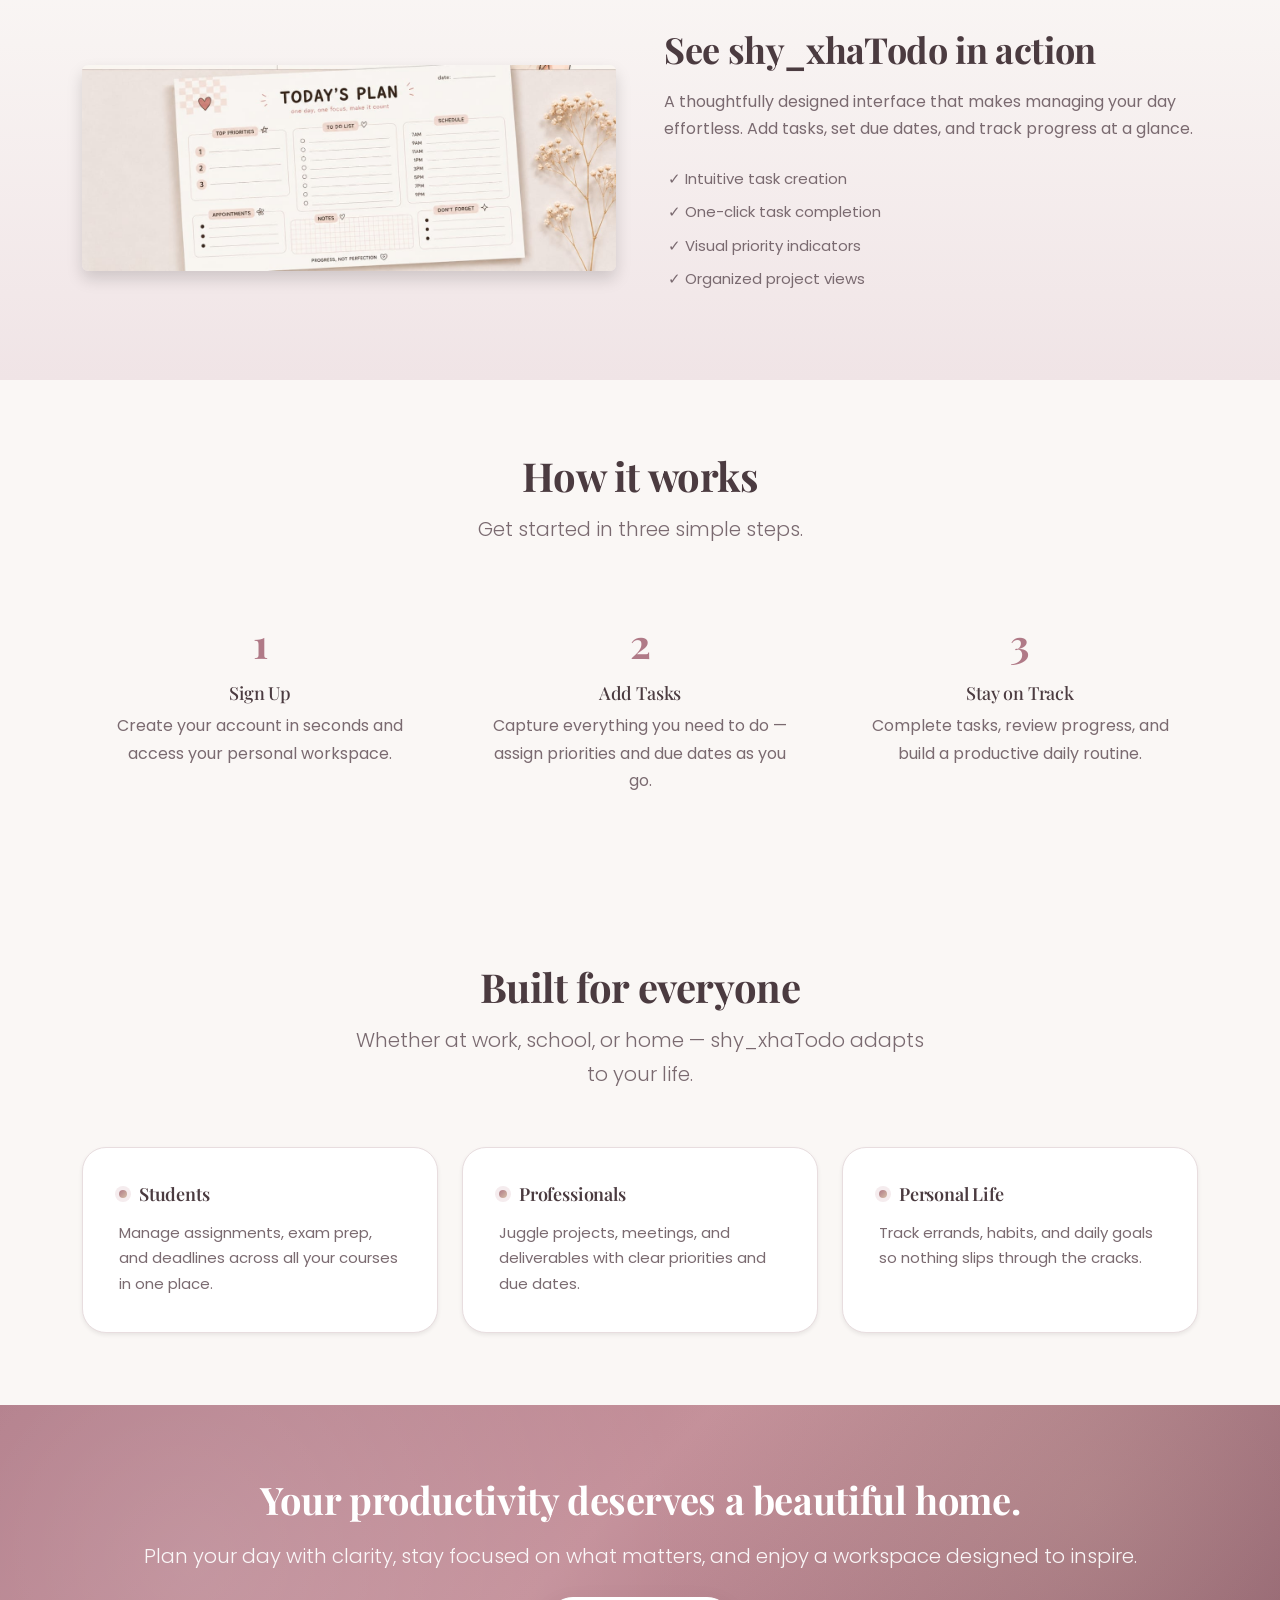
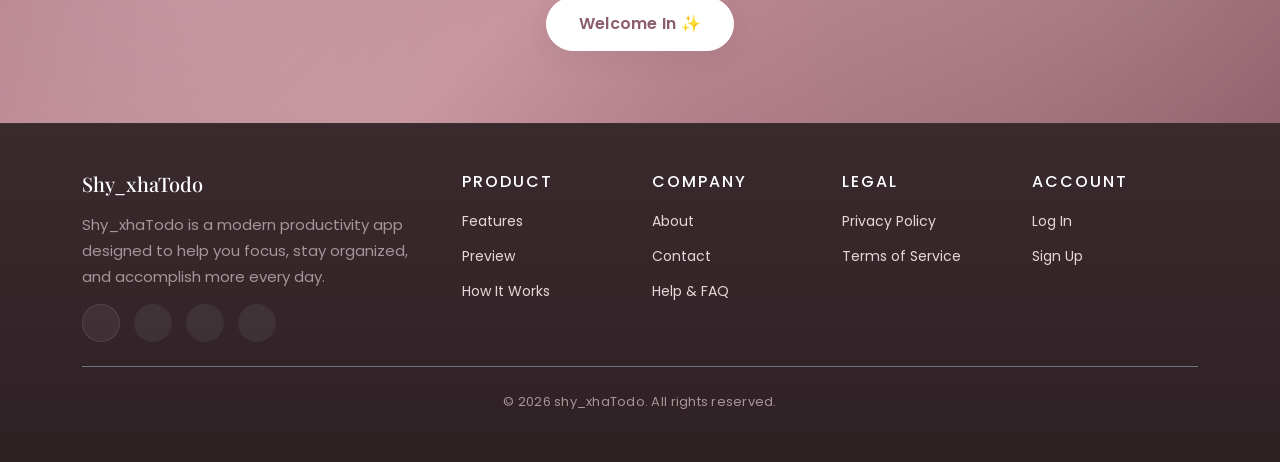
==== commit 37d5e30c: "update production backend URL" ====
--- a/frontend/index.html
+++ b/frontend/index.html
@@ -12,7 +12,7 @@
 
   <!-- Custom CSS -->
   <link rel="stylesheet" href="style.css">
-</head>
+</head>g
 <body>
 
 
